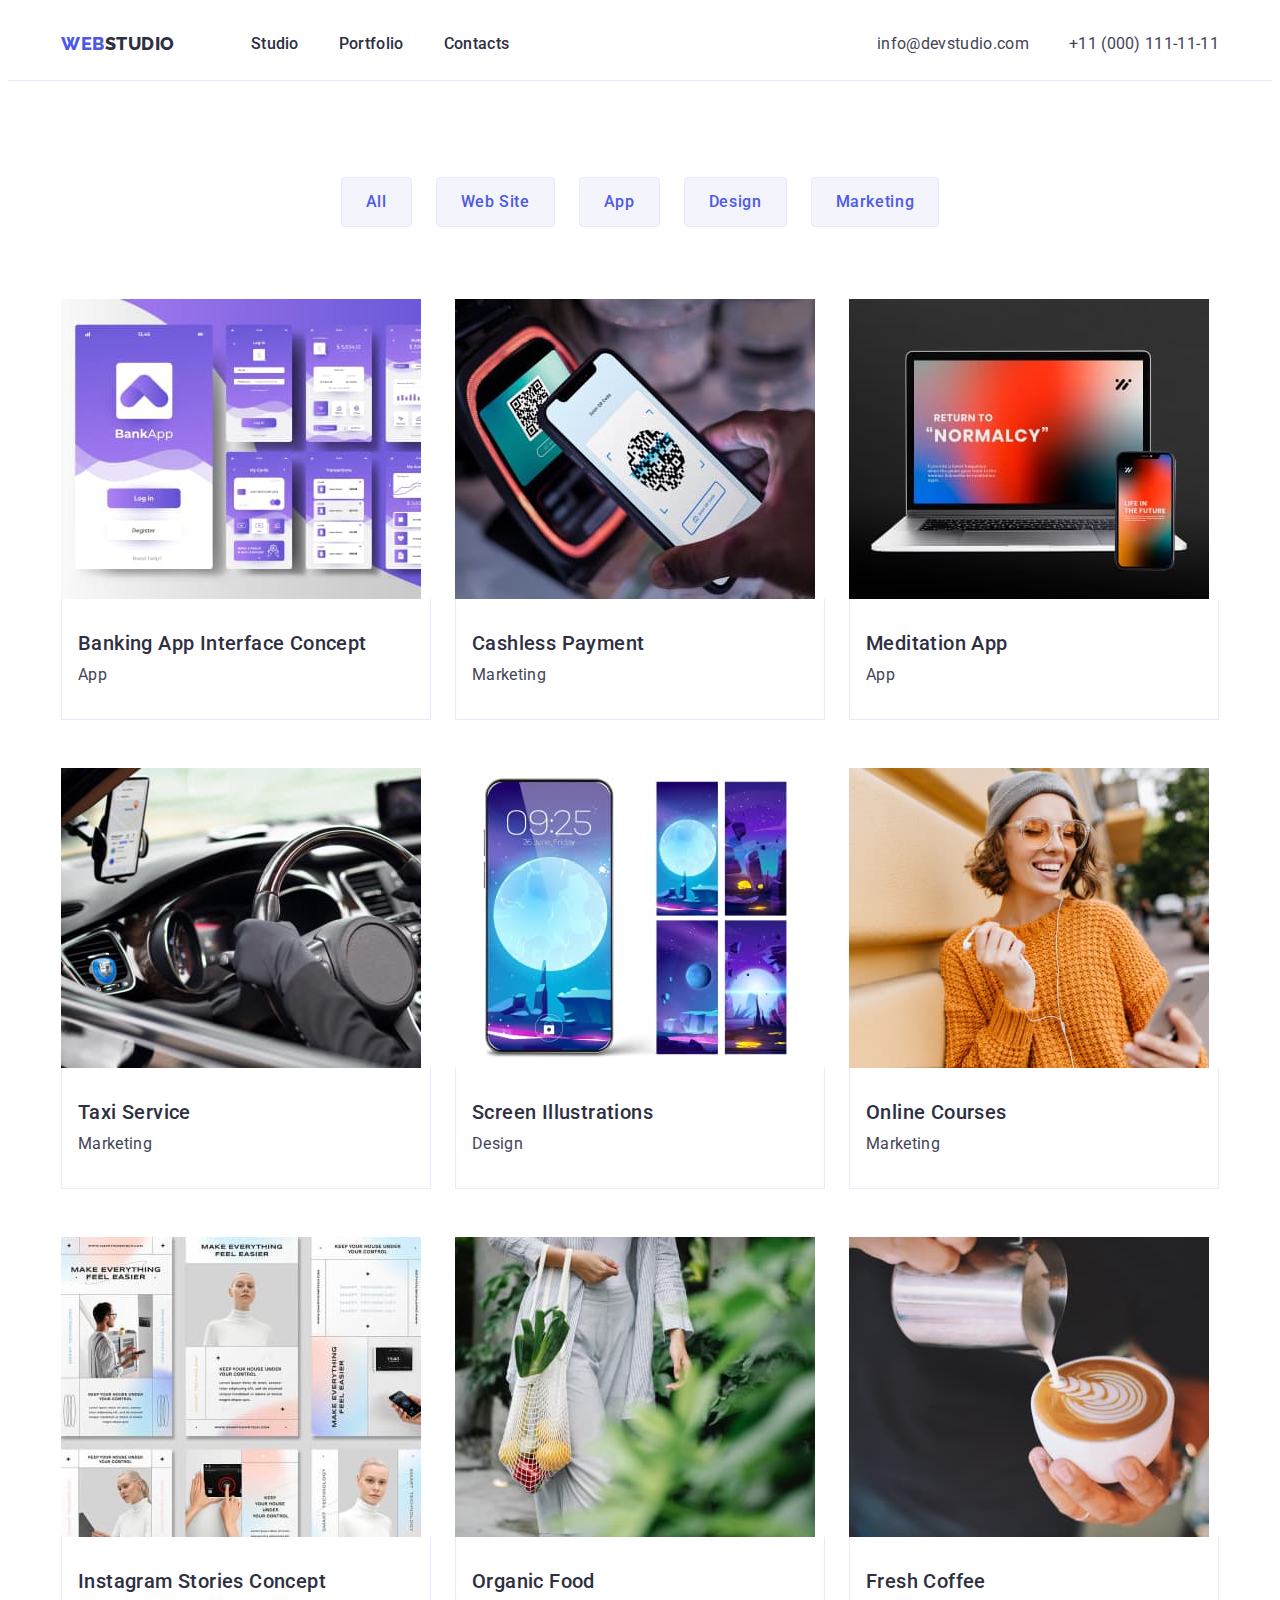
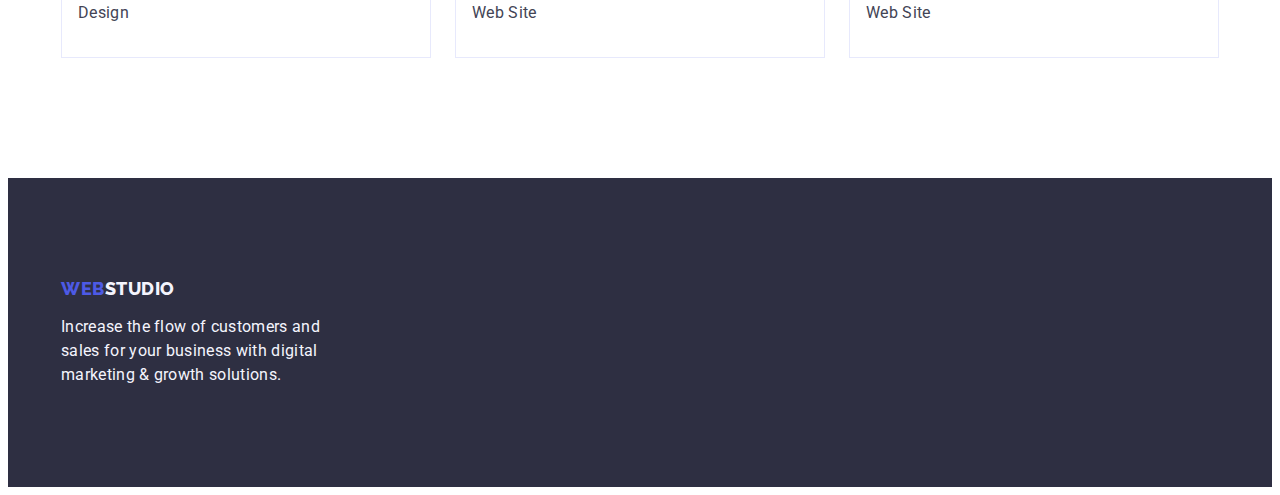
==== portfolio.html @ ffcb5421 "HW4-start" ====
<!DOCTYPE html>
<html lang="en">
  <head>
    <meta charset="UTF-8" />
    <meta http-equiv="X-UA-Compatible" content="IE=edge" />
    <meta name="viewport" content="width=device-width, initial-scale=1.0" />
    <link rel="preconnect" href="https://fonts.googleapis.com" />
    <link rel="preconnect" href="https://fonts.gstatic.com" crossorigin />
    <link
      href="https://fonts.googleapis.com/css2?family=Raleway:wght@800&family=Roboto:wght@400;500;700&display=swap"
      rel="stylesheet"
    />
    <title>Web Studio</title>
    <link
      rel="stylesheet"
      href="https://cdnjs.cloudflare.com/ajax/libs/modern-normalize/2.0.0/modern-normalize.min.css"
      integrity="sha512-4xo8blKMVCiXpTaLzQSLSw3KFOVPWhm/TRtuPVc4WG6kUgjH6J03IBuG7JZPkcWMxJ5huwaBpOpnwYElP/m6wg=="
      crossorigin="anonymous"
      referrerpolicy="no-referrer"
    />
    <link rel="stylesheet" href="./css/styles.css" />
  </head>
  <body>
    <header class="header">
      <div class="container header-container">
        <nav class="header-navigation">
          <a href="./index.html" class="header-logo link"
            >Web<span class="header-logo-color">Studio</span></a
          >
          <ul class="header-menu list">
            <li class="header-menu-item">
              <a href="./index.html" class="header-menu-link link">Studio</a>
            </li>
            <li class="header-menu-item">
              <a href="./portfolio.html" class="header-menu-link link"
                >Portfolio</a
              >
            </li>
            <li class="header-menu-item">
              <a href="" class="header-menu-link link">Contacts</a>
            </li>
          </ul>
        </nav>
        <address class="header-address">
          <ul class="header-address-list list">
            <li>
              <a
                href="mailto:info@devstudio.com"
                class="header-address-link link"
                >info@devstudio.com</a
              >
            </li>
            <li>
              <a href="tel:+110001111111" class="header-address-link link"
                >+11 (000) 111-11-11</a
              >
            </li>
          </ul>
        </address>
      </div>
    </header>

    <main>
      <section class="products">
        <div class="container">
          <h1 class="visually-hidden">Products</h1>
          <ul class="products-btn-list list">
            <li><button type="button" class="products-btn">All</button></li>
            <li>
              <button type="button" class="products-btn">Web Site</button>
            </li>
            <li><button type="button" class="products-btn">App</button></li>
            <li>
              <button type="button" class="products-btn">Design</button>
            </li>
            <li>
              <button type="button" class="products-btn">Marketing</button>
            </li>
          </ul>
          <ul class="products-list list">
            <li class="products-item">
              <a href="" class="products-link link">
                <img
                  src="./images/banking-app.jpg"
                  alt="Banking app interface"
                  width="360"
                  height="300"
                />
                <div class="product-desc">
                  <h2 class="products-subtitle section-subtitle">
                    Banking App Interface Concept
                  </h2>
                  <p class="products-text section-text">App</p>
                </div>
              </a>
            </li>
            <li class="products-item">
              <a href="" class="products-link link">
                <img
                  src="./images/cashless-payment.jpg"
                  alt="cashless payment on mobile"
                  width="360"
                  height="300"
                />
                <div class="product-desc">
                  <h2 class="products-subtitle section-subtitle">
                    Cashless Payment
                  </h2>
                  <p class="products-text section-text">Marketing</p>
                </div></a
              >
            </li>
            <li class="products-item">
              <a href="" class="products-link link">
                <img
                  src="./images/meditation-app.jpg"
                  alt="meditation app interface"
                  width="360"
                  height="300"
                />
                <div class="product-desc">
                  <h2 class="products-subtitle section-subtitle">
                    Meditation App
                  </h2>
                  <p class="products-text section-text">App</p>
                </div></a
              >
            </li>
            <li class="products-item">
              <a href="" class="products-link link">
                <img
                  src="./images/taxi.jpg"
                  alt="taxi service app on mobile"
                  width="360"
                  height="300"
                />
                <div class="product-desc">
                  <h2 class="products-subtitle section-subtitle">
                    Taxi Service
                  </h2>
                  <p class="products-text section-text">Marketing</p>
                </div></a
              >
            </li>
            <li class="products-item">
              <a href="" class="products-link link">
                <img
                  src="./images/screen-illustration.jpg"
                  alt="screen illustrations example"
                  width="360"
                  height="300"
                />
                <div class="product-desc">
                  <h2 class="products-subtitle section-subtitle">
                    Screen Illustrations
                  </h2>
                  <p class="products-text section-text">Design</p>
                </div></a
              >
            </li>
            <li class="products-item">
              <a href="" class="products-link link">
                <img
                  src="./images/cources.jpg"
                  alt="online cources on mobile"
                  width="360"
                  height="300"
                />
                <div class="product-desc">
                  <h2 class="products-subtitle section-subtitle">
                    Online Courses
                  </h2>
                  <p class="products-text section-text">Marketing</p>
                </div></a
              >
            </li>
            <li class="products-item">
              <a href="" class="products-link link">
                <img
                  src="./images/insta-stories.jpg"
                  alt="instagram stories example"
                  width="360"
                  height="300"
                />
                <div class="product-desc">
                  <h2 class="products-subtitle section-subtitle">
                    Instagram Stories Concept
                  </h2>
                  <p class="products-text section-text">Design</p>
                </div></a
              >
            </li>
            <li class="products-item">
              <a href="" class="products-link link">
                <img
                  src="./images/organic-food.jpg"
                  alt="bag with organic food"
                  width="360"
                  height="300"
                />
                <div class="product-desc">
                  <h2 class="products-subtitle section-subtitle">
                    Organic Food
                  </h2>
                  <p class="products-text section-text">Web Site</p>
                </div></a
              >
            </li>
            <li class="products-item">
              <a href="" class="products-link link">
                <img
                  src="./images/fresh-coffee.jpg"
                  alt="making coffee"
                  width="360"
                  height="300"
                />
                <div class="product-desc">
                  <h2 class="products-subtitle section-subtitle">
                    Fresh Coffee
                  </h2>
                  <p class="products-text section-text">Web Site</p>
                </div></a
              >
            </li>
          </ul>
        </div>
      </section>
    </main>

    <footer class="footer">
      <div class="container">
        <a href="./index.html" class="footer-logo link"
          >Web<span class="footer-logo-color">Studio</span></a
        >
        <p class="footer-text">
          Increase the flow of customers and sales for your business with
          digital marketing & growth solutions.
        </p>
      </div>
    </footer>
  </body>
</html>
---- css/styles.css ----
:root {
  --title-color: #2e2f42;
  --main-text-color: #434455;
  --hero-color: #ffffff;
  --main-brand-color: #4d5ae5;
  --footer-color: #f4f4fd;
  --menu-active-color: #404bbf;
  --main-font-size: 20px;
}
body {
  font-family: 'Roboto', sans-serif;
  color: var(--main-text-color);
  background-color: var(--hero-color);
}
p,
h1,
h2,
h3,
h4,
h5,
h6 {
  margin: 0;
}
ul {
  list-style-type: none;
  margin: 0;
  padding-left: 0;
}
img {
  display: block;
}
.link {
  text-decoration: none;
}
.list {
  list-style-type: none;
}

.container {
  max-width: 1158px;
  padding: 0 15px;
  margin: 0 auto;
  /* border: 1px solid red; */
}
.visually-hidden {
  position: absolute;
  width: 1px;
  height: 1px;
  margin: -1px;
  border: 0;
  padding: 0;
  white-space: nowrap;
  clip-path: inset(100%);
  clip: rect(0 0 0 0);
  overflow: hidden;
}
.section-title {
  font-size: 36px;
  line-height: 1.11;
  letter-spacing: 0.02em;
  text-transform: capitalize;
  color: var(--title-color);
  text-align: center;
}

.section-subtitle {
  font-weight: 500;
  font-size: var(--main-font-size);
  line-height: 1.2;
  letter-spacing: 0.02em;
  color: var(--title-color);
}

.section-text {
  line-height: 1.5;
  letter-spacing: 0.02em;
  color: var(--main-text-color);
}

/** -----------------HEADER--------------- */

.header {
  border-bottom: 1px solid #e7e9fc;
}
.header-container {
  display: flex;
  justify-content: space-between;
  padding: 0 15px;
  align-items: center;
}
.header-navigation {
  display: flex;
  align-items: center;
}

.header-logo {
  font-family: 'Raleway', sans-serif;
  font-weight: 800;
  font-size: 18px;
  line-height: 1.17;
  letter-spacing: 0.03em;
  text-transform: uppercase;
  color: var(--main-brand-color);
  margin-right: 76px;
}
.header-logo-color {
  color: var(--title-color);
}
.header-menu {
  display: flex;
  gap: 40px;
}
.header-menu-item {
}
.header-menu-link {
  font-weight: 500;
  line-height: 1.5;
  letter-spacing: 0.02em;
  color: var(--title-color);
  display: block;
  padding: 24px 0;
}
.header-menu-link:is(:hover, :focus, :active) {
  color: var(--menu-active-color);
}
.header-address {
  font-style: normal;
}

.header-address-list {
  display: flex;
  gap: 40px;
}
.header-address-link {
  line-height: 1.5;
  letter-spacing: 0.02em;
  color: var(--main-text-color);
}
.header-address-link:is(:hover, :focus, :active) {
  color: var(--menu-active-color);
}

/* *---------------------INDEX-MAIN----------------------- */
.hero {
  background-color: var(--title-color);
  padding: 188px 0;
}
.hero-container {
}
.hero-title {
  font-size: 56px;
  line-height: 1.07;
  letter-spacing: 0.02em;
  color: var(--hero-color);
  text-align: center;
  max-width: 496px;
  margin: 0 auto;
  margin-bottom: 48px;
}
.hero-btn {
  font-family: inherit;
  font-weight: 500;
  font-size: 16px;
  line-height: 1.5;
  letter-spacing: 0.04em;
  color: var(--hero-color);
  cursor: pointer;
  background: var(--main-brand-color);
  border-radius: 4px;
  border: none;
  min-width: 169px;
  padding: 16px 32px;
  display: block;
  margin: 0 auto;
}
.hero-btn:is(:hover, :focus) {
  background: var(--menu-active-color);
}
.benefits {
  padding: 120px 0;
}
.benefits-list {
  display: flex;
  gap: 24px;
}
.benefits-item {
  flex-basis: calc((100% - 72px) / 4);
}
.benefits-subtitle {
  margin-bottom: 8px;
}
.benefits-item-text {
}
.doing {
  padding-bottom: 120px;
}
.doing-title {
  margin: 0 auto;
  margin-bottom: 72px;
}
.doing-list {
  display: flex;
  gap: 24px;
}
.doing-item {
  flex-basis: calc((100% -24px * 2) / 3);
}
.team {
  padding: 120px 0;
  background-color: var(--footer-color);
}

.team-desc {
  text-align: center;
  padding: 32px 16px;
}
.team-title {
  margin-bottom: 72px;
}
.team-list {
  display: flex;
  gap: 24px;
}
.team-item {
  background-color: var(--hero-color);
  flex-basis: calc((100% - 24px * 3) 4);
  border-radius: 0px 0px 4px 4px;
}
.team-subtitle {
  margin-bottom: 8px;
}
.team-text {
}

/* *--------------------FOOTER------------- */
.footer {
  background-color: var(--title-color);
  padding: 100px 0;
}
.footer-logo {
  font-family: 'Raleway', sans-serif;
  font-style: normal;
  font-weight: 800;
  font-size: 18px;
  line-height: 1.17;
  letter-spacing: 0.03em;
  text-transform: uppercase;
  color: var(--main-brand-color);
  display: inline-block;
  margin-bottom: 16px;
}
.footer-logo-color {
  color: var(--footer-color);
}

.footer-text {
  line-height: 1.5;
  letter-spacing: 0.02em;
  color: var(--footer-color);
  max-width: 264px;
}

/** ---------------PORTFOLIO-MAIN------------------ */
.products {
  background-color: var(--hero-color);
  padding-top: 96px;
  padding-bottom: 120px;
}
.products-btn-list {
  display: flex;
  margin: 0 auto;
  justify-content: center;
  gap: 24px;
  margin-bottom: 72px;
}
.products-btn {
  font-family: inherit;
  font-style: normal;
  font-weight: 500;
  font-size: 16px;
  line-height: 1.5;
  letter-spacing: 0.04em;
  color: var(--main-brand-color);
  cursor: pointer;
  background: var(--footer-color);
  border: 1px solid #e7e9fc;
  border-radius: 4px;
  padding: 12px 24px;
}
.products-btn:is(:hover, :focus) {
  color: var(--hero-color);
  background: var(--menu-active-color);
  border: 1px solid transparent;
}
.products-list {
  display: flex;
  flex-wrap: wrap;
  row-gap: 48px;
  column-gap: 24px;
}
.products-item {
  background-color: var(--hero-color);
  width: calc((100% - 48px) / 3);
}

.product-desc {
  padding: 32px 16px;
  border: 1px solid #e7e9fc;
  border-top: none;
}
.products-link {
}

.products-subtitle {
  margin-bottom: 8px;
}
.products-text {
}
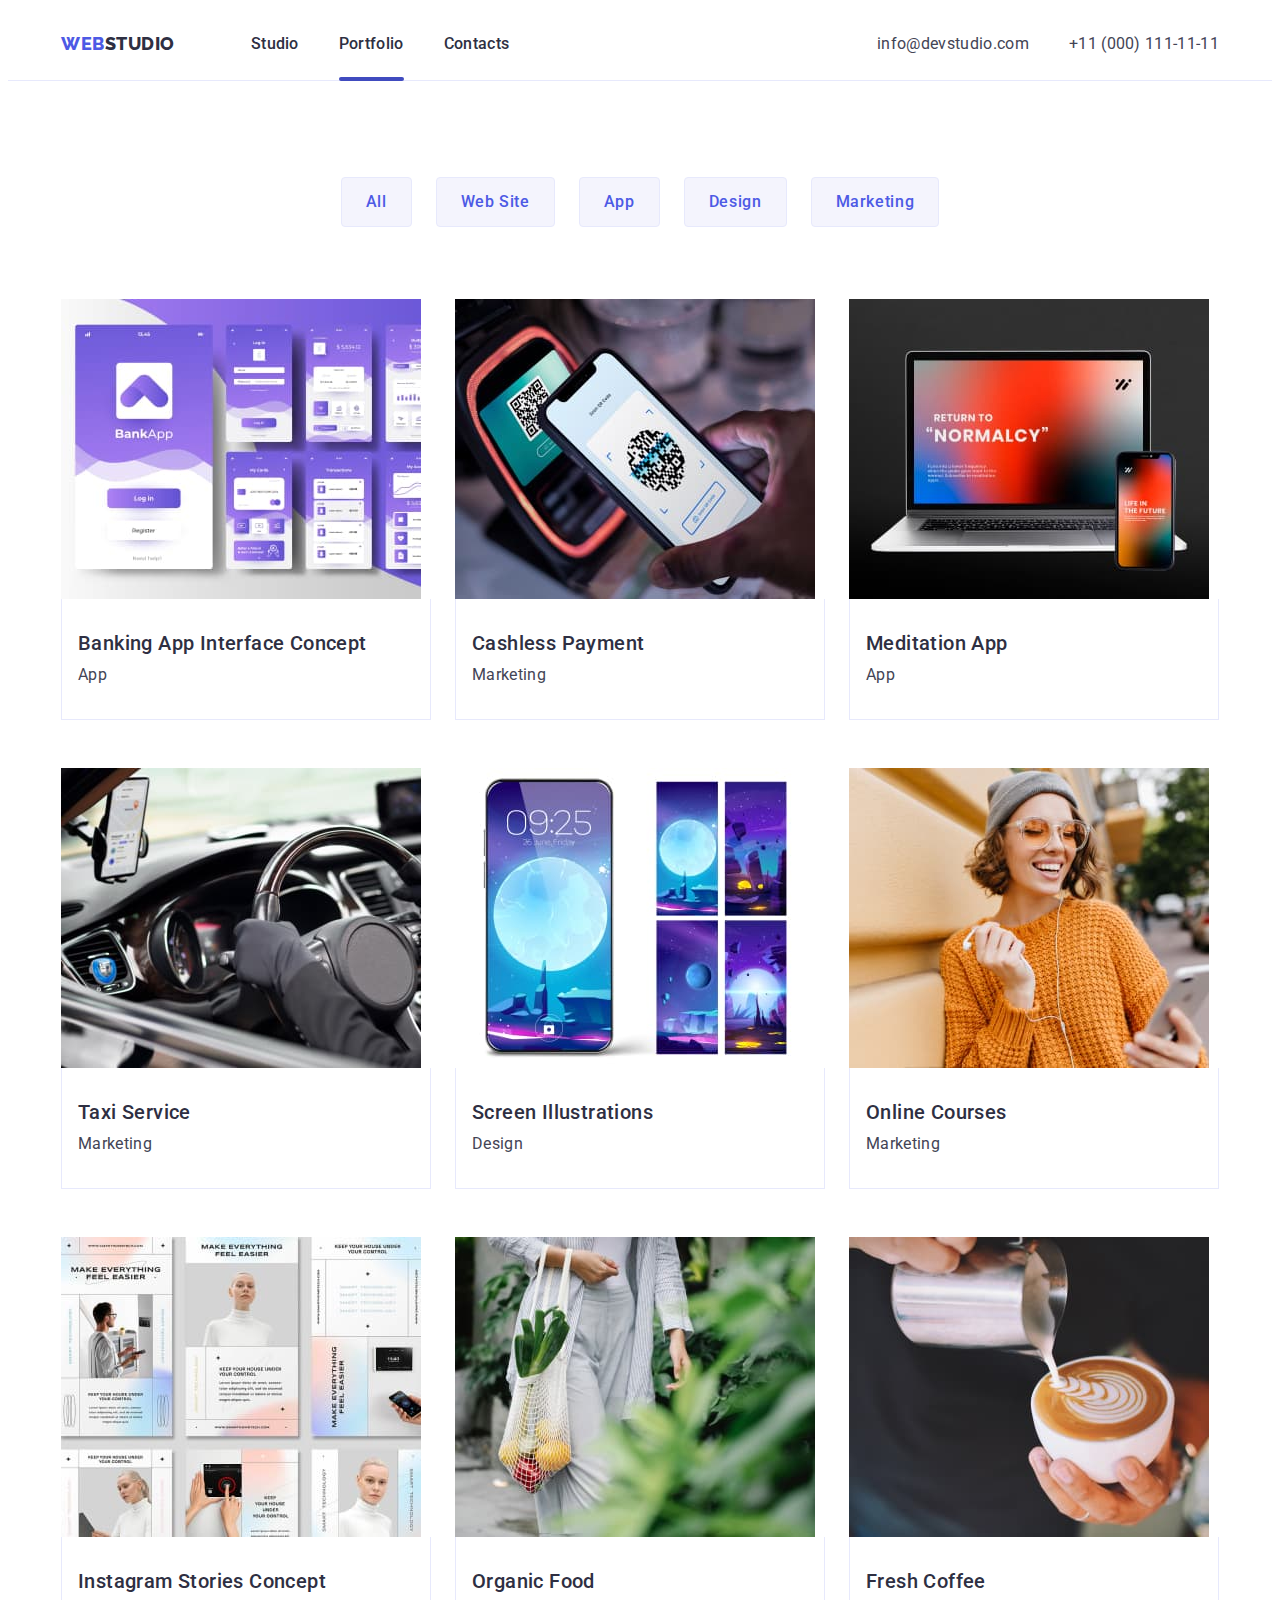
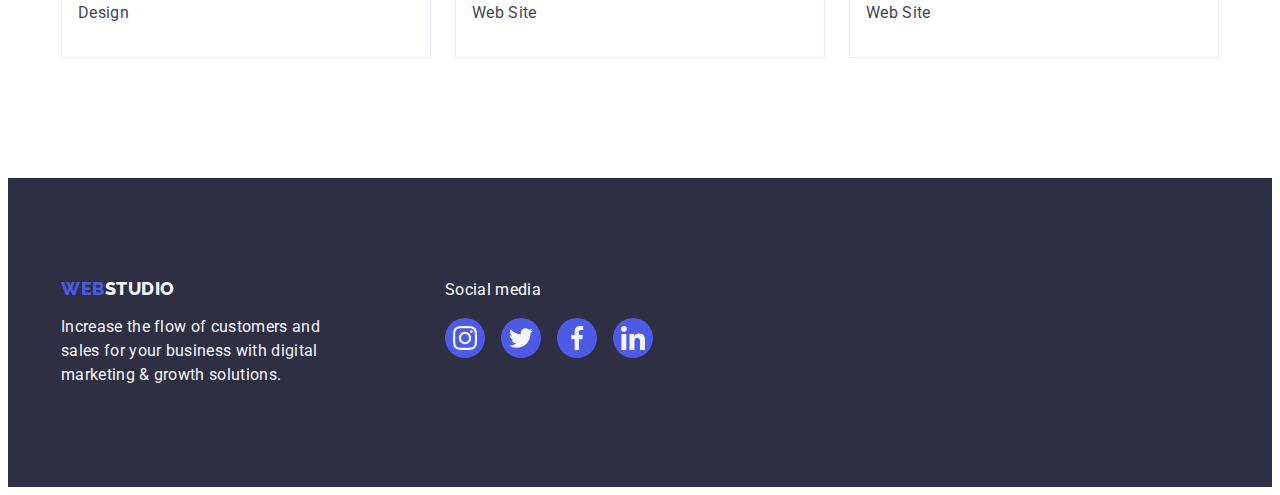
==== commit 83ef0a15: "L4-1" ====
--- a/portfolio.html
+++ b/portfolio.html
@@ -32,7 +32,7 @@
               <a href="./index.html" class="header-menu-link link">Studio</a>
             </li>
             <li class="header-menu-item">
-              <a href="./portfolio.html" class="header-menu-link link"
+              <a href="./portfolio.html" class="header-menu-link current link"
                 >Portfolio</a
               >
             </li>
@@ -80,12 +80,21 @@
           <ul class="products-list list">
             <li class="products-item">
               <a href="" class="products-link link">
-                <img
-                  src="./images/banking-app.jpg"
-                  alt="Banking app interface"
-                  width="360"
-                  height="300"
-                />
+                <div class="products-cover-pic">
+                  <img
+                    src="./images/banking-app.jpg"
+                    alt="Banking app interface"
+                    width="360"
+                    height="300"
+                  />
+                  <div class="products-cover-block">
+                    <p class="products-cover-text section-text">
+                      14 Stylish and User-Friendly App Design Concepts · Task
+                      Manager App · Calorie Tracker App · Exotic Fruit Ecommerce
+                      App · Cloud Storage App
+                    </p>
+                  </div>
+                </div>
                 <div class="product-desc">
                   <h2 class="products-subtitle section-subtitle">
                     Banking App Interface Concept
@@ -96,12 +105,21 @@
             </li>
             <li class="products-item">
               <a href="" class="products-link link">
-                <img
-                  src="./images/cashless-payment.jpg"
-                  alt="cashless payment on mobile"
-                  width="360"
-                  height="300"
-                />
+                <div class="products-cover-pic">
+                  <img
+                    src="./images/cashless-payment.jpg"
+                    alt="cashless payment on mobile"
+                    width="360"
+                    height="300"
+                  />
+                  <div class="products-cover-block">
+                    <p class="products-cover-text section-text">
+                      14 Stylish and User-Friendly App Design Concepts · Task
+                      Manager App · Calorie Tracker App · Exotic Fruit Ecommerce
+                      App · Cloud Storage App
+                    </p>
+                  </div>
+                </div>
                 <div class="product-desc">
                   <h2 class="products-subtitle section-subtitle">
                     Cashless Payment
@@ -112,12 +130,21 @@
             </li>
             <li class="products-item">
               <a href="" class="products-link link">
-                <img
-                  src="./images/meditation-app.jpg"
-                  alt="meditation app interface"
-                  width="360"
-                  height="300"
-                />
+                <div class="products-cover-pic">
+                  <img
+                    src="./images/meditation-app.jpg"
+                    alt="meditation app interface"
+                    width="360"
+                    height="300"
+                  />
+                  <div class="products-cover-block">
+                    <p class="products-cover-text section-text">
+                      14 Stylish and User-Friendly App Design Concepts · Task
+                      Manager App · Calorie Tracker App · Exotic Fruit Ecommerce
+                      App · Cloud Storage App
+                    </p>
+                  </div>
+                </div>
                 <div class="product-desc">
                   <h2 class="products-subtitle section-subtitle">
                     Meditation App
@@ -128,12 +155,21 @@
             </li>
             <li class="products-item">
               <a href="" class="products-link link">
-                <img
-                  src="./images/taxi.jpg"
-                  alt="taxi service app on mobile"
-                  width="360"
-                  height="300"
-                />
+                <div class="products-cover-pic">
+                  <img
+                    src="./images/taxi.jpg"
+                    alt="taxi service app on mobile"
+                    width="360"
+                    height="300"
+                  />
+                  <div class="products-cover-block">
+                    <p class="products-cover-text section-text">
+                      14 Stylish and User-Friendly App Design Concepts · Task
+                      Manager App · Calorie Tracker App · Exotic Fruit Ecommerce
+                      App · Cloud Storage App
+                    </p>
+                  </div>
+                </div>
                 <div class="product-desc">
                   <h2 class="products-subtitle section-subtitle">
                     Taxi Service
@@ -144,12 +180,21 @@
             </li>
             <li class="products-item">
               <a href="" class="products-link link">
-                <img
-                  src="./images/screen-illustration.jpg"
-                  alt="screen illustrations example"
-                  width="360"
-                  height="300"
-                />
+                <div class="products-cover-pic">
+                  <img
+                    src="./images/screen-illustration.jpg"
+                    alt="screen illustrations example"
+                    width="360"
+                    height="300"
+                  />
+                  <div class="products-cover-block">
+                    <p class="products-cover-text section-text">
+                      14 Stylish and User-Friendly App Design Concepts · Task
+                      Manager App · Calorie Tracker App · Exotic Fruit Ecommerce
+                      App · Cloud Storage App
+                    </p>
+                  </div>
+                </div>
                 <div class="product-desc">
                   <h2 class="products-subtitle section-subtitle">
                     Screen Illustrations
@@ -160,12 +205,21 @@
             </li>
             <li class="products-item">
               <a href="" class="products-link link">
-                <img
-                  src="./images/cources.jpg"
-                  alt="online cources on mobile"
-                  width="360"
-                  height="300"
-                />
+                <div class="products-cover-pic">
+                  <img
+                    src="./images/cources.jpg"
+                    alt="online cources on mobile"
+                    width="360"
+                    height="300"
+                  />
+                  <div class="products-cover-block">
+                    <p class="products-cover-text section-text">
+                      14 Stylish and User-Friendly App Design Concepts · Task
+                      Manager App · Calorie Tracker App · Exotic Fruit Ecommerce
+                      App · Cloud Storage App
+                    </p>
+                  </div>
+                </div>
                 <div class="product-desc">
                   <h2 class="products-subtitle section-subtitle">
                     Online Courses
@@ -176,12 +230,21 @@
             </li>
             <li class="products-item">
               <a href="" class="products-link link">
-                <img
-                  src="./images/insta-stories.jpg"
-                  alt="instagram stories example"
-                  width="360"
-                  height="300"
-                />
+                <div class="products-cover-pic">
+                  <img
+                    src="./images/insta-stories.jpg"
+                    alt="instagram stories example"
+                    width="360"
+                    height="300"
+                  />
+                  <div class="products-cover-block">
+                    <p class="products-cover-text section-text">
+                      14 Stylish and User-Friendly App Design Concepts · Task
+                      Manager App · Calorie Tracker App · Exotic Fruit Ecommerce
+                      App · Cloud Storage App
+                    </p>
+                  </div>
+                </div>
                 <div class="product-desc">
                   <h2 class="products-subtitle section-subtitle">
                     Instagram Stories Concept
@@ -192,12 +255,21 @@
             </li>
             <li class="products-item">
               <a href="" class="products-link link">
-                <img
-                  src="./images/organic-food.jpg"
-                  alt="bag with organic food"
-                  width="360"
-                  height="300"
-                />
+                <div class="products-cover-pic">
+                  <img
+                    src="./images/organic-food.jpg"
+                    alt="bag with organic food"
+                    width="360"
+                    height="300"
+                  />
+                  <div class="products-cover-block">
+                    <p class="products-cover-text section-text">
+                      14 Stylish and User-Friendly App Design Concepts · Task
+                      Manager App · Calorie Tracker App · Exotic Fruit Ecommerce
+                      App · Cloud Storage App
+                    </p>
+                  </div>
+                </div>
                 <div class="product-desc">
                   <h2 class="products-subtitle section-subtitle">
                     Organic Food
@@ -208,12 +280,21 @@
             </li>
             <li class="products-item">
               <a href="" class="products-link link">
-                <img
-                  src="./images/fresh-coffee.jpg"
-                  alt="making coffee"
-                  width="360"
-                  height="300"
-                />
+                <div class="products-cover-pic">
+                  <img
+                    src="./images/fresh-coffee.jpg"
+                    alt="making coffee"
+                    width="360"
+                    height="300"
+                  />
+                  <div class="products-cover-block">
+                    <p class="products-cover-text section-text">
+                      14 Stylish and User-Friendly App Design Concepts · Task
+                      Manager App · Calorie Tracker App · Exotic Fruit Ecommerce
+                      App · Cloud Storage App
+                    </p>
+                  </div>
+                </div>
                 <div class="product-desc">
                   <h2 class="products-subtitle section-subtitle">
                     Fresh Coffee
@@ -228,14 +309,49 @@
     </main>
 
     <footer class="footer">
-      <div class="container">
-        <a href="./index.html" class="footer-logo link"
-          >Web<span class="footer-logo-color">Studio</span></a
-        >
-        <p class="footer-text">
-          Increase the flow of customers and sales for your business with
-          digital marketing & growth solutions.
-        </p>
+      <div class="footer-wrap container">
+        <div class="footer-info">
+          <a href="./index.html" class="footer-logo link"
+            >Web<span class="footer-logo-color">Studio</span></a
+          >
+          <p class="footer-text">
+            Increase the flow of customers and sales for your business with
+            digital marketing & growth solutions.
+          </p>
+        </div>
+        <div class="footer-soc-container">
+          <p class="footer-soc-title section-text">Social media</p>
+          <ul class="footer-soc-list list">
+            <li class="footer-soc-item">
+              <a href="" class="footer-soc-link link">
+                <svg class="footer-soc-icon" width="24px" height="24px">
+                  <use href="./images/icons.svg#icon-instagram"></use>
+                </svg>
+              </a>
+            </li>
+            <li class="footer-soc-item">
+              <a href="" class="footer-soc-link link">
+                <svg class="footer-soc-icon" width="24px" height="24px">
+                  <use href="./images/icons.svg#icon-twitter"></use>
+                </svg>
+              </a>
+            </li>
+            <li class="footer-soc-item">
+              <a href="" class="footer-soc-link link">
+                <svg class="footer-soc-icon" width="24px" height="24px">
+                  <use href="./images/icons.svg#icon-facebook"></use>
+                </svg>
+              </a>
+            </li>
+            <li class="footer-soc-item">
+              <a href="" class="footer-soc-link link">
+                <svg class="footer-soc-icon" width="24px" height="24px">
+                  <use href="./images/icons.svg#icon-linkedin"></use>
+                </svg>
+              </a>
+            </li>
+          </ul>
+        </div>
       </div>
     </footer>
   </body>
--- a/css/styles.css
+++ b/css/styles.css
@@ -5,7 +5,9 @@
   --main-brand-color: #4d5ae5;
   --footer-color: #f4f4fd;
   --menu-active-color: #404bbf;
+  --soc-active-color: #31d0aa;
   --main-font-size: 20px;
+  --transition: 250ms cubic-bezier(0.4, 0, 0.2, 1);
 }
 body {
   font-family: 'Roboto', sans-serif;
@@ -119,6 +121,20 @@
   color: var(--title-color);
   display: block;
   padding: 24px 0;
+  transition: color var(--transition);
+}
+.current {
+  position: relative;
+}
+.current::after {
+  content: '';
+  position: absolute;
+  left: 0;
+  bottom: -1px;
+  width: 100%;
+  height: 4px;
+  background-color: var(--menu-active-color);
+  border-radius: 2px;
 }
 .header-menu-link:is(:hover, :focus, :active) {
   color: var(--menu-active-color);
@@ -135,6 +151,7 @@
   line-height: 1.5;
   letter-spacing: 0.02em;
   color: var(--main-text-color);
+  transition: color var(--transition);
 }
 .header-address-link:is(:hover, :focus, :active) {
   color: var(--menu-active-color);
@@ -144,6 +161,16 @@
 .hero {
   background-color: var(--title-color);
   padding: 188px 0;
+  background-image: linear-gradient(
+      rgba(46, 47, 66, 0.7),
+      rgba(46, 47, 66, 0.7)
+    ),
+    url(../images/people-office.jpg);
+  max-width: 1440px;
+  background-repeat: no-repeat;
+  background-position: center;
+  background-size: cover;
+  margin: 0 auto;
 }
 .hero-container {
 }
@@ -172,13 +199,28 @@
   padding: 16px 32px;
   display: block;
   margin: 0 auto;
+  transition: var(--transition);
 }
 .hero-btn:is(:hover, :focus) {
   background: var(--menu-active-color);
+  box-shadow: 0px 4px 4px rgba(0, 0, 0, 0.15);
 }
 .benefits {
   padding: 120px 0;
 }
+
+.benefits-icon {
+}
+.benefits-icon-bg {
+  display: flex;
+  width: 264px;
+  height: 112px;
+  background: var(--footer-color);
+  border-radius: 4px;
+  align-items: center;
+  justify-content: center;
+  margin-bottom: 8px;
+}
 .benefits-list {
   display: flex;
   gap: 24px;
@@ -186,6 +228,7 @@
 .benefits-item {
   flex-basis: calc((100% - 72px) / 4);
 }
+
 .benefits-subtitle {
   margin-bottom: 8px;
 }
@@ -213,6 +256,7 @@
 .team-desc {
   text-align: center;
   padding: 32px 16px;
+  border-radius: 0px 0px 4px 4px;
 }
 .team-title {
   margin-bottom: 72px;
@@ -225,17 +269,89 @@
   background-color: var(--hero-color);
   flex-basis: calc((100% - 24px * 3) 4);
   border-radius: 0px 0px 4px 4px;
+  box-shadow: 0px 1px 6px rgba(46, 47, 66, 0.08),
+    0px 1px 1px rgba(46, 47, 66, 0.16), 0px 2px 1px rgba(46, 47, 66, 0.08);
 }
 .team-subtitle {
   margin-bottom: 8px;
 }
 .team-text {
+}
+
+.team-soc-list {
+  display: flex;
+  align-items: center;
+  justify-content: center;
+  gap: 24px;
+  margin-top: 8px;
+  width: 100%;
+  height: 100%;
+}
+.team-soc-item {
+}
+.team-soc-bg {
+  display: flex;
+  width: 40px;
+  height: 40px;
+  background: var(--main-brand-color);
+  border-radius: 50%;
+  align-items: center;
+  justify-content: center;
+  fill: var(--footer-color);
+}
+.team-soc-bg:is(:hover, :focus) {
+  background: var(--menu-active-color);
+}
+.team-soc-icon {
+  transition: fill var(--transition);
+}
+
+/** ----------CUSTOMERS------------- */
+.customers {
+  padding: 120px 0;
+  background-color: var(--hero-color);
+}
+.customers-title {
+  margin-bottom: 72px;
+}
+.customers-list {
+  display: flex;
+  gap: 24px;
+}
+.customer-link {
+  display: flex;
+  align-items: center;
+  justify-content: center;
+  fill: #8e8f99;
+  border-radius: 4px;
+  width: 100%;
+  height: 100%;
+  color: #8e8f99;
+  border: 1px solid #8e8f99;
+}
+.customer-link:is(:hover, :focus) {
+  color: var(--menu-active-color);
+  border-color: var(--menu-active-color);
+  transition: var(--transition);
+}
+.customers-item {
+  width: 168px;
+  height: 88px;
+  flex-basis: calc((100% - 5 * 24px) / 6);
+  align-items: center;
+  justify-content: center;
+}
+.customers-icon {
+  fill: currentColor;
 }
 
 /* *--------------------FOOTER------------- */
 .footer {
   background-color: var(--title-color);
   padding: 100px 0;
+}
+.footer-info {
+  margin-right: 120px;
 }
 .footer-logo {
   font-family: 'Raleway', sans-serif;
@@ -258,6 +374,47 @@
   letter-spacing: 0.02em;
   color: var(--footer-color);
   max-width: 264px;
+}
+
+.footer-soc-container {
+}
+.footer-soc-title {
+  color: var(--hero-color);
+  margin-bottom: 16px;
+}
+.footer-soc-list {
+  display: flex;
+  justify-content: center;
+  gap: 16px;
+  width: 100%;
+  height: 100%;
+}
+.footer-soc-item {
+  display: flex;
+  width: 40px;
+  height: 40px;
+  background: var(--main-brand-color);
+  border-radius: 50%;
+  align-items: center;
+  justify-content: center;
+}
+.footer-soc-item:is(:hover, :focus) {
+  background: var(--soc-active-color);
+  transition: var(--transition);
+}
+
+.footer-soc-link {
+  fill: var(--footer-color);
+}
+.footer-soc-icon {
+  display: block;
+}
+
+.footer-wrap {
+  display: flex;
+  flex-wrap: wrap;
+  align-items: baseline;
+  margin-left: 0 auto;
 }
 
 /** ---------------PORTFOLIO-MAIN------------------ */
@@ -291,6 +448,8 @@
   color: var(--hero-color);
   background: var(--menu-active-color);
   border: 1px solid transparent;
+  box-shadow: 0px 4px 4px rgba(0, 0, 0, 0.15);
+  transition: var(--transition);
 }
 .products-list {
   display: flex;
@@ -302,12 +461,17 @@
   background-color: var(--hero-color);
   width: calc((100% - 48px) / 3);
 }
-
+.products-item:hover {
+  box-shadow: 0px 1px 6px rgba(46, 47, 66, 0.08),
+    0px 1px 1px rgba(46, 47, 66, 0.16), 0px 2px 1px rgba(46, 47, 66, 0.08);
+  transition: var(--transition);
+}
 .product-desc {
   padding: 32px 16px;
   border: 1px solid #e7e9fc;
   border-top: none;
 }
+
 .products-link {
 }
 
@@ -316,3 +480,75 @@
 }
 .products-text {
 }
+.products-cover-pic {
+  position: relative;
+  overflow: hidden;
+}
+.products-item:is(:hover, :focus) .products-cover-block {
+  transform: translate(0);
+  transition: var(--transition);
+}
+.products-cover-block {
+  position: absolute;
+  background-color: var(--main-brand-color);
+  top: 0;
+  left: 0;
+  padding: 40px 32px 40px 32px;
+  height: 100%;
+  transform: translateY(100%);
+}
+.products-cover-text {
+  color: var(--footer-color);
+}
+
+/**------BACDROP---------------- */
+
+.backdrop {
+  position: fixed;
+  top: 0;
+  width: 100%;
+  height: 100%;
+  background-color: rgba(46, 47, 66, 0.4);
+  transition: opacity var(--transition), visibility var(--transition);
+}
+.modal {
+  position: absolute;
+  left: 50%;
+  top: 50%;
+  transform: translate(-50%, -50%) scale(1);
+  transition: transform var(--transition);
+  width: 408px;
+  min-height: 584px;
+  background-color: #fcfcfc;
+  border-radius: 4px;
+}
+.backdrop.is-hidden .modal {
+  transform: translate(-50%, -50%) scale(0);
+}
+.modal-btn {
+  position: absolute;
+  display: flex;
+  right: 24px;
+  top: 24px;
+  width: 24px;
+  height: 24px;
+  background-color: #e7e9fc;
+  border-radius: 50%;
+  border: 1px solid rgba(0, 0, 0, 0.1);
+  align-items: center;
+  justify-content: center;
+  cursor: pointer;
+}
+.modal-btn:active {
+  background-color: var(--menu-active-color);
+  fill: var(--hero-color);
+  transition: var(--transition);
+}
+.modal-close-icon {
+}
+
+.is-hidden {
+  visibility: hidden;
+  opacity: 0;
+  pointer-events: none;
+}
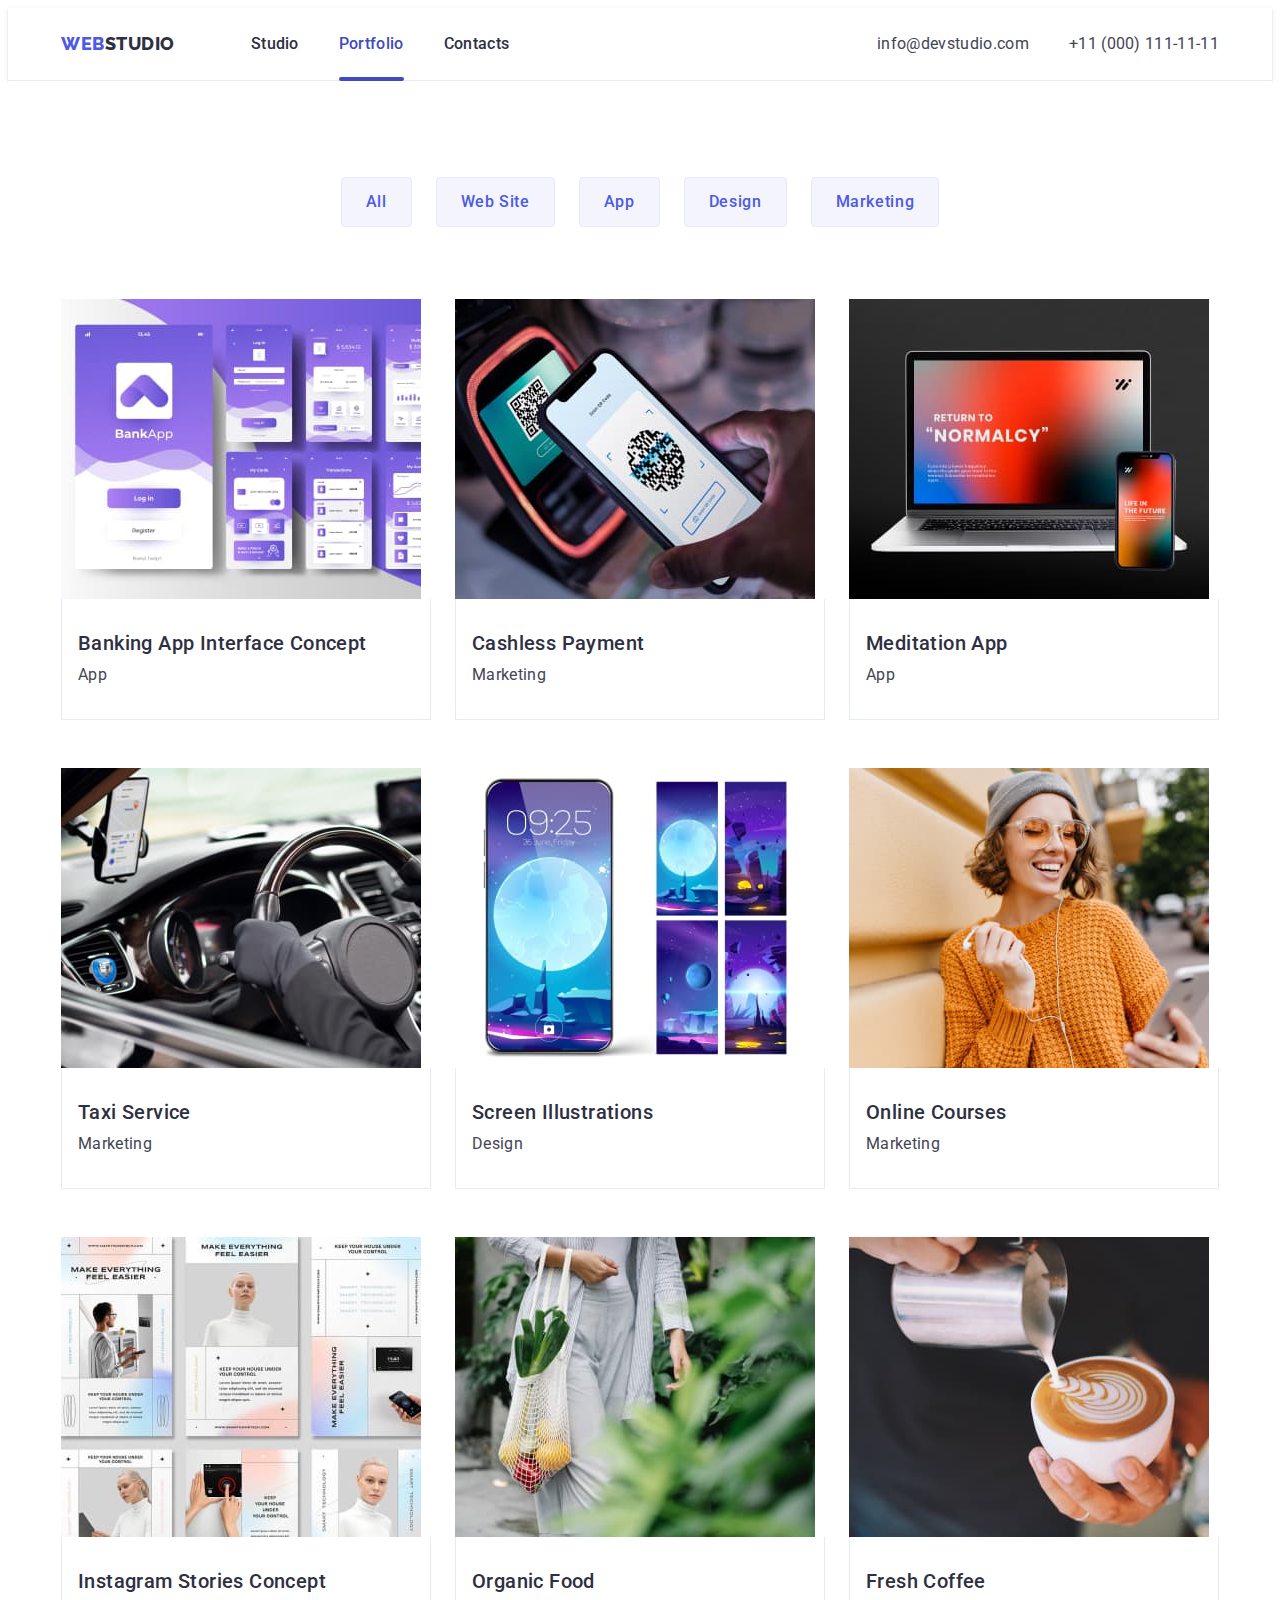
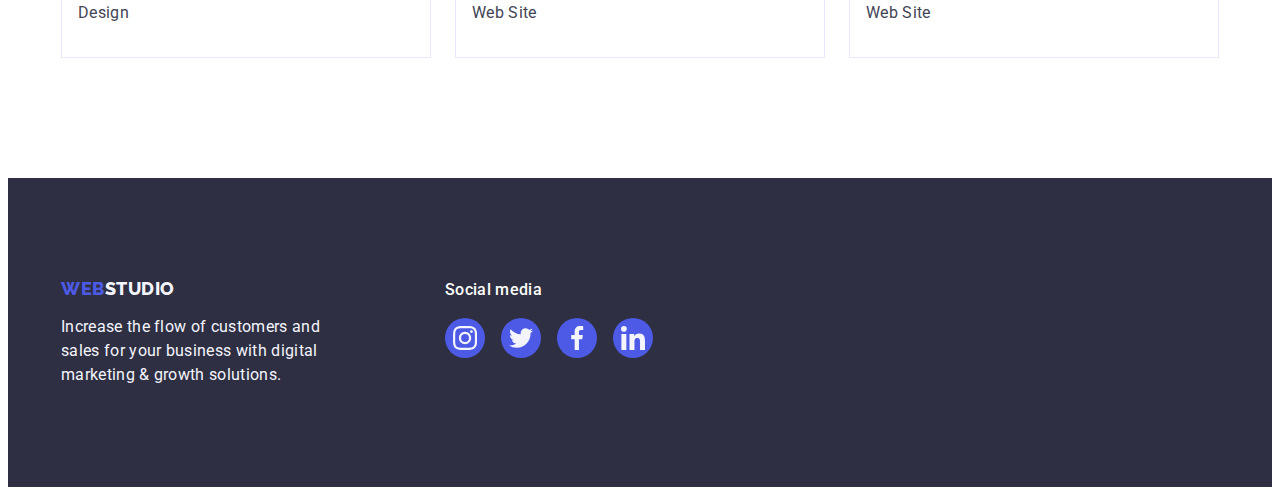
==== commit b2c03fc0: "l4-1.3" ====
--- a/portfolio.html
+++ b/portfolio.html
@@ -324,28 +324,28 @@
           <ul class="footer-soc-list list">
             <li class="footer-soc-item">
               <a href="" class="footer-soc-link link">
-                <svg class="footer-soc-icon" width="24px" height="24px">
+                <svg class="footer-soc-icon" width="24" height="24">
                   <use href="./images/icons.svg#icon-instagram"></use>
                 </svg>
               </a>
             </li>
             <li class="footer-soc-item">
               <a href="" class="footer-soc-link link">
-                <svg class="footer-soc-icon" width="24px" height="24px">
+                <svg class="footer-soc-icon" width="24" height="24">
                   <use href="./images/icons.svg#icon-twitter"></use>
                 </svg>
               </a>
             </li>
             <li class="footer-soc-item">
               <a href="" class="footer-soc-link link">
-                <svg class="footer-soc-icon" width="24px" height="24px">
+                <svg class="footer-soc-icon" width="24" height="24">
                   <use href="./images/icons.svg#icon-facebook"></use>
                 </svg>
               </a>
             </li>
             <li class="footer-soc-item">
               <a href="" class="footer-soc-link link">
-                <svg class="footer-soc-icon" width="24px" height="24px">
+                <svg class="footer-soc-icon" width="24" height="24">
                   <use href="./images/icons.svg#icon-linkedin"></use>
                 </svg>
               </a>
--- a/css/styles.css
+++ b/css/styles.css
@@ -83,6 +83,8 @@
 
 .header {
   border-bottom: 1px solid #e7e9fc;
+  box-shadow: 0px 2px 1px rgba(46, 47, 66, 0.08),
+    0px 1px 1px rgba(46, 47, 66, 0.16), 0px 1px 6px rgba(46, 47, 66, 0.08);
 }
 .header-container {
   display: flex;
@@ -125,6 +127,7 @@
 }
 .current {
   position: relative;
+  color: var(--menu-active-color);
 }
 .current::after {
   content: '';
@@ -199,12 +202,13 @@
   padding: 16px 32px;
   display: block;
   margin: 0 auto;
-  transition: var(--transition);
+  transition: background-color var(--transition);
 }
 .hero-btn:is(:hover, :focus) {
-  background: var(--menu-active-color);
   box-shadow: 0px 4px 4px rgba(0, 0, 0, 0.15);
-}
+  background-color: var(--menu-active-color);
+}
+
 .benefits {
   padding: 120px 0;
 }
@@ -255,7 +259,7 @@
 
 .team-desc {
   text-align: center;
-  padding: 32px 16px;
+  padding: 32px 0;
   border-radius: 0px 0px 4px 4px;
 }
 .team-title {
@@ -284,26 +288,27 @@
   justify-content: center;
   gap: 24px;
   margin-top: 8px;
+}
+.team-soc-item {
+  width: 40px;
+  height: 40px;
+}
+.team-soc-link {
+  display: flex;
   width: 100%;
   height: 100%;
-}
-.team-soc-item {
-}
-.team-soc-bg {
-  display: flex;
-  width: 40px;
-  height: 40px;
-  background: var(--main-brand-color);
+  background-color: var(--main-brand-color);
   border-radius: 50%;
   align-items: center;
   justify-content: center;
+  transition: background-color var(--transition);
+}
+
+.team-soc-link:is(:hover, :focus) {
+  background-color: var(--menu-active-color);
+}
+.team-soc-icon {
   fill: var(--footer-color);
-}
-.team-soc-bg:is(:hover, :focus) {
-  background: var(--menu-active-color);
-}
-.team-soc-icon {
-  transition: fill var(--transition);
 }
 
 /** ----------CUSTOMERS------------- */
@@ -328,11 +333,11 @@
   height: 100%;
   color: #8e8f99;
   border: 1px solid #8e8f99;
+  transition: border-color var(--transition), color var(--transition);
 }
 .customer-link:is(:hover, :focus) {
   color: var(--menu-active-color);
   border-color: var(--menu-active-color);
-  transition: var(--transition);
 }
 .customers-item {
   width: 168px;
@@ -380,31 +385,33 @@
 }
 .footer-soc-title {
   color: var(--hero-color);
+  font-weight: 500;
   margin-bottom: 16px;
 }
 .footer-soc-list {
   display: flex;
   justify-content: center;
   gap: 16px;
+}
+.footer-soc-item {
+  display: flex;
+  width: 40px;
+  height: 40px;
+}
+.footer-soc-link:is(:hover, :focus) {
+  background-color: var(--soc-active-color);
+}
+
+.footer-soc-link {
+  display: flex;
+  fill: var(--footer-color);
   width: 100%;
   height: 100%;
-}
-.footer-soc-item {
-  display: flex;
-  width: 40px;
-  height: 40px;
-  background: var(--main-brand-color);
+  background-color: var(--main-brand-color);
   border-radius: 50%;
   align-items: center;
   justify-content: center;
-}
-.footer-soc-item:is(:hover, :focus) {
-  background: var(--soc-active-color);
-  transition: var(--transition);
-}
-
-.footer-soc-link {
-  fill: var(--footer-color);
+  transition: background-color var(--transition);
 }
 .footer-soc-icon {
   display: block;
@@ -448,7 +455,8 @@
   color: var(--hero-color);
   background: var(--menu-active-color);
   border: 1px solid transparent;
-  box-shadow: 0px 4px 4px rgba(0, 0, 0, 0.15);
+  box-shadow: 0px 3px 1px rgba(0, 0, 0, 0.1), 0px 2px 1px rgba(0, 0, 0, 0.08),
+    0px 2px 2px rgba(0, 0, 0, 0.12);
   transition: var(--transition);
 }
 .products-list {
@@ -461,11 +469,7 @@
   background-color: var(--hero-color);
   width: calc((100% - 48px) / 3);
 }
-.products-item:hover {
-  box-shadow: 0px 1px 6px rgba(46, 47, 66, 0.08),
-    0px 1px 1px rgba(46, 47, 66, 0.16), 0px 2px 1px rgba(46, 47, 66, 0.08);
-  transition: var(--transition);
-}
+
 .product-desc {
   padding: 32px 16px;
   border: 1px solid #e7e9fc;
@@ -473,6 +477,12 @@
 }
 
 .products-link {
+  display: block;
+  transition: var(--transition);
+}
+.products-link:is(:hover, :focus) {
+  box-shadow: 0px 1px 6px rgba(46, 47, 66, 0.08),
+    0px 1px 1px rgba(46, 47, 66, 0.16), 0px 2px 1px rgba(46, 47, 66, 0.08);
 }
 
 .products-subtitle {
@@ -521,6 +531,8 @@
   min-height: 584px;
   background-color: #fcfcfc;
   border-radius: 4px;
+  box-shadow: 0px 1px 1px rgba(0, 0, 0, 0.14), 0px 1px 3px rgba(0, 0, 0, 0.12),
+    0px 2px 1px rgba(0, 0, 0, 0.2);
 }
 .backdrop.is-hidden .modal {
   transform: translate(-50%, -50%) scale(0);
@@ -532,19 +544,25 @@
   top: 24px;
   width: 24px;
   height: 24px;
+  padding: 0;
   background-color: #e7e9fc;
   border-radius: 50%;
   border: 1px solid rgba(0, 0, 0, 0.1);
   align-items: center;
   justify-content: center;
   cursor: pointer;
-}
-.modal-btn:active {
+  transition: background-color var(--transition) border var(--transition);
+}
+.modal-btn:is(:hover, :focus, :active) {
   background-color: var(--menu-active-color);
+  border: none;
+}
+.modal-close-icon {
+  transition: fill var(--transition);
+}
+
+.modal-btn:is(:hover, :focus, :active) .modal-close-icon {
   fill: var(--hero-color);
-  transition: var(--transition);
-}
-.modal-close-icon {
 }
 
 .is-hidden {
